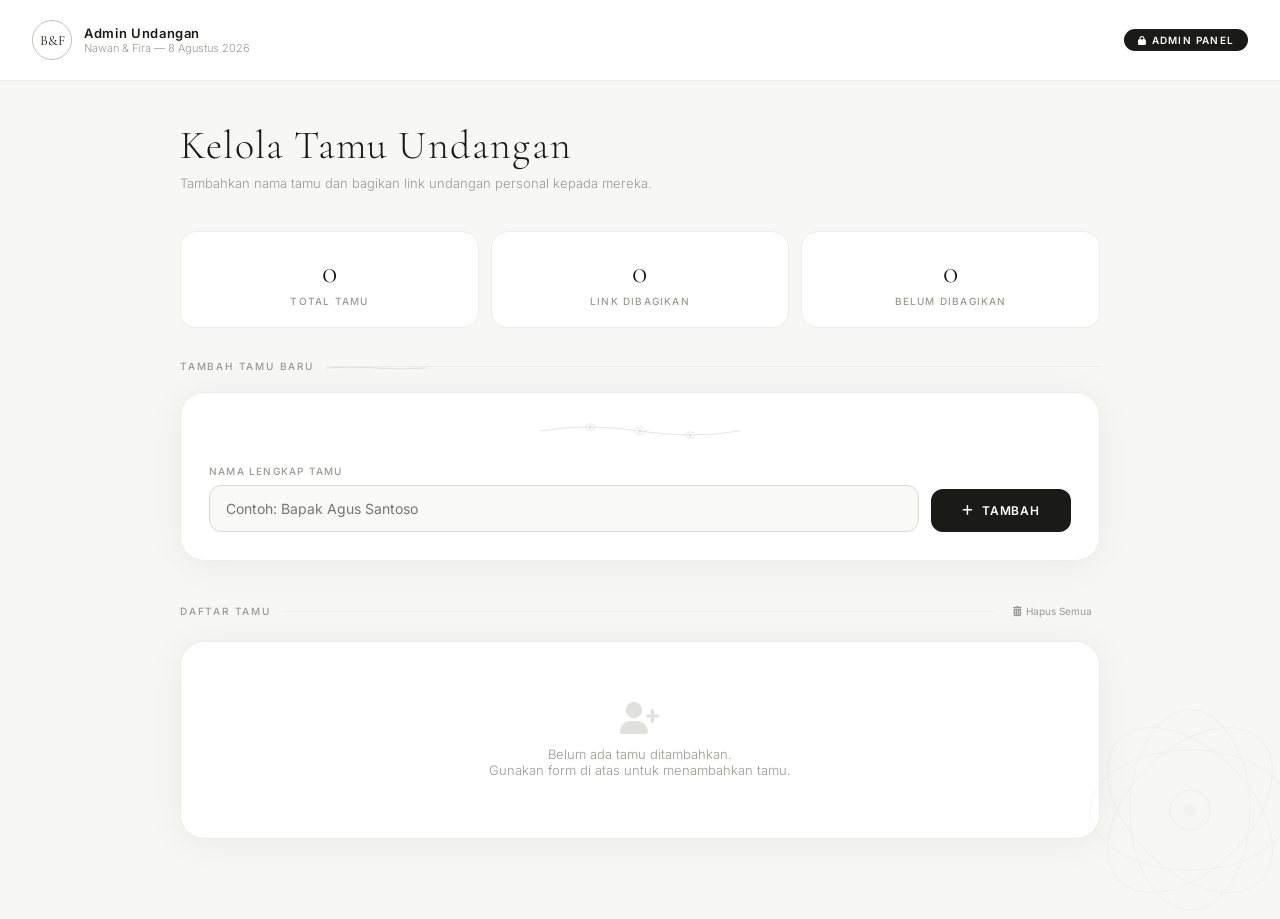
==== admin.html @ ae6714ca "undangan" ====
<!DOCTYPE html>
<html lang="id">

<head>
  <meta charset="UTF-8">
  <meta name="viewport" content="width=device-width, initial-scale=1.0">
  <title>Admin — Kelola Tamu Undangan | Nawan & Fira</title>
  <meta name="robots" content="noindex, nofollow">

  <!-- Google Fonts -->
  <link rel="preconnect" href="https://fonts.googleapis.com">
  <link rel="preconnect" href="https://fonts.gstatic.com" crossorigin>
  <link href="https://fonts.googleapis.com/css2?family=Cormorant+Garamond:ital,wght@0,300;0,400;0,500;0,600;1,300;1,400&family=Inter:wght@200;300;400;500;600;700&display=swap" rel="stylesheet">

  <!-- Font Awesome -->
  <link rel="stylesheet" href="https://cdnjs.cloudflare.com/ajax/libs/font-awesome/6.4.0/css/all.min.css">

  <!-- Custom CSS -->
  <link rel="stylesheet" href="css/style.css">

  <style>
    /* ============================================================
       ADMIN PAGE — Inline Styles
       ============================================================ */
    html, body {
      height: 100%;
      background-color: var(--gray-50);
    }

    .admin-header {
      background: var(--white);
      border-bottom: 1px solid var(--gray-100);
      padding: 20px 32px;
      display: flex;
      align-items: center;
      justify-content: space-between;
      position: sticky;
      top: 0;
      z-index: 10;
    }

    .admin-header-logo {
      display: flex;
      align-items: center;
      gap: 12px;
    }

    .admin-header-monogram {
      width: 40px;
      height: 40px;
      border-radius: 50%;
      border: 1.5px solid var(--gray-300);
      display: flex;
      align-items: center;
      justify-content: center;
      font-family: var(--font-title);
      font-size: 14px;
      color: var(--black-soft);
      font-weight: 400;
    }

    .admin-header-title {
      font-family: var(--font-body);
      font-size: 13px;
      font-weight: 600;
      color: var(--black-soft);
      letter-spacing: 0.05em;
    }

    .admin-header-subtitle {
      font-size: 11px;
      color: var(--gray-400);
      font-weight: 300;
    }

    .admin-header-badge {
      background: var(--black-soft);
      color: var(--white);
      border-radius: 20px;
      padding: 5px 14px;
      font-size: 10px;
      font-weight: 600;
      letter-spacing: 0.12em;
      text-transform: uppercase;
    }

    .main-content {
      max-width: 960px;
      margin: 0 auto;
      padding: 40px 20px 80px;
    }

    .page-title {
      font-family: var(--font-title);
      font-size: 2.5rem;
      font-weight: 300;
      color: var(--black-soft);
      letter-spacing: 0.03em;
      margin-bottom: 6px;
    }

    .page-subtitle {
      font-size: 13px;
      color: var(--gray-400);
      font-weight: 300;
      margin-bottom: 40px;
    }

    /* Floral section divider */
    .floral-header-row {
      display: flex;
      align-items: center;
      gap: 12px;
      margin-bottom: 20px;
    }

    .floral-header-row .section-label {
      font-size: 10px;
      text-transform: uppercase;
      letter-spacing: 0.18em;
      color: var(--gray-400);
      font-weight: 500;
      white-space: nowrap;
    }

    .floral-header-row .divider-line {
      flex: 1;
      height: 1px;
      background: var(--gray-100);
    }

    /* Link result box */
    #link-result-box {
      display: none;
      flex-direction: column;
      gap: 12px;
      margin-top: 16px;
    }

    #link-result-box.visible { display: flex; }

    /* Guest list table */
    .guests-table {
      width: 100%;
      border-collapse: collapse;
    }

    .guests-table th {
      font-size: 10px;
      text-transform: uppercase;
      letter-spacing: 0.12em;
      color: var(--gray-400);
      font-weight: 500;
      padding: 12px 16px;
      text-align: left;
      border-bottom: 1px solid var(--gray-100);
      background: var(--gray-50);
    }

    .guests-table td {
      padding: 14px 16px;
      font-size: 13px;
      color: var(--black-soft);
      border-bottom: 1px solid var(--gray-100);
      vertical-align: middle;
    }

    .guests-table tr:last-child td { border-bottom: none; }

    .guests-table tr:hover td { background: var(--gray-50); }

    .guests-table .guest-name-cell {
      font-weight: 500;
      font-family: var(--font-title);
      font-size: 15px;
    }

    .guests-table .link-cell {
      font-family: monospace;
      font-size: 11px;
      color: var(--gray-500);
      max-width: 260px;
      overflow: hidden;
      text-overflow: ellipsis;
      white-space: nowrap;
    }

    .guests-table .action-cell {
      display: flex;
      gap: 8px;
      align-items: center;
    }

    .btn-icon {
      width: 34px;
      height: 34px;
      border-radius: 8px;
      border: 1px solid var(--gray-200);
      background: var(--white);
      display: inline-flex;
      align-items: center;
      justify-content: center;
      font-size: 12px;
      color: var(--gray-600);
      cursor: pointer;
      transition: all 0.15s;
    }

    .btn-icon:hover { background: var(--gray-50); border-color: var(--gray-400); color: var(--black-soft); }
    .btn-icon.danger:hover { background: #FEF2F2; border-color: #FECACA; color: #DC2626; }
    .btn-icon.wa:hover { background: #F0FDF4; border-color: #BBF7D0; color: #16A34A; }

    /* Empty state */
    .empty-state {
      text-align: center;
      padding: 60px 20px;
      color: var(--gray-400);
    }

    .empty-state i { font-size: 32px; margin-bottom: 12px; opacity: 0.3; }
    .empty-state p { font-size: 13px; font-weight: 300; }

    /* Toast admin */
    .admin-toast {
      position: fixed;
      bottom: 24px;
      right: 24px;
      background: var(--black-soft);
      color: var(--white);
      border-radius: 12px;
      padding: 12px 20px;
      font-size: 12px;
      font-weight: 500;
      letter-spacing: 0.03em;
      transform: translateY(80px);
      opacity: 0;
      transition: all 0.3s cubic-bezier(0.175, 0.885, 0.32, 1.275);
      z-index: 1000;
      display: flex;
      align-items: center;
      gap: 8px;
    }

    .admin-toast.visible { transform: translateY(0); opacity: 1; }

    /* Stats bar */
    .stats-bar {
      display: grid;
      grid-template-columns: repeat(3, 1fr);
      gap: 12px;
      margin-bottom: 32px;
    }

    .stat-card {
      background: var(--white);
      border: 1px solid var(--gray-100);
      border-radius: 16px;
      padding: 20px;
      text-align: center;
    }

    .stat-number {
      font-family: var(--font-title);
      font-size: 2rem;
      font-weight: 300;
      color: var(--black-soft);
      display: block;
    }

    .stat-label {
      font-size: 10px;
      text-transform: uppercase;
      letter-spacing: 0.12em;
      color: var(--gray-400);
      font-weight: 500;
      display: block;
      margin-top: 4px;
    }

    /* Floral SVG watermark */
    .page-watermark {
      position: fixed;
      bottom: -60px;
      right: -60px;
      width: 300px;
      height: 300px;
      opacity: 0.025;
      pointer-events: none;
    }

    /* Input group */
    .input-row {
      display: flex;
      gap: 12px;
      align-items: flex-end;
    }

    .input-row .input-wrap { flex: 1; }

    @media (max-width: 600px) {
      .input-row { flex-direction: column; }
      .stats-bar { grid-template-columns: 1fr; }
      .admin-header { padding: 16px 20px; }
      .main-content { padding: 24px 16px 80px; }
      .page-title { font-size: 1.8rem; }
      .guests-table .link-cell { display: none; }
    }
  </style>
</head>

<body>

  <!-- Floral watermark background -->
  <svg class="page-watermark" viewBox="0 0 300 300" fill="none">
    <ellipse cx="150" cy="150" rx="100" ry="60" stroke="#1A1A17" stroke-width="1.5" transform="rotate(0 150 150)"/>
    <ellipse cx="150" cy="150" rx="100" ry="60" stroke="#1A1A17" stroke-width="1.5" transform="rotate(45 150 150)"/>
    <ellipse cx="150" cy="150" rx="100" ry="60" stroke="#1A1A17" stroke-width="1.5" transform="rotate(90 150 150)"/>
    <ellipse cx="150" cy="150" rx="100" ry="60" stroke="#1A1A17" stroke-width="1.5" transform="rotate(135 150 150)"/>
    <circle cx="150" cy="150" r="20" stroke="#1A1A17" stroke-width="2" fill="none"/>
    <circle cx="150" cy="150" r="6" fill="#1A1A17"/>
  </svg>

  <!-- Header -->
  <header class="admin-header">
    <div class="admin-header-logo">
      <div class="admin-header-monogram">B&F</div>
      <div>
        <div class="admin-header-title">Admin Undangan</div>
        <div class="admin-header-subtitle">Nawan & Fira — 8 Agustus 2026</div>
      </div>
    </div>
    <div class="admin-header-badge">
      <i class="fas fa-lock mr-1" style="font-size:9px;"></i> Admin Panel
    </div>
  </header>

  <!-- Main Content -->
  <main class="main-content">

    <!-- Page Title -->
    <div style="margin-bottom: 32px;">
      <h1 class="page-title">Kelola Tamu Undangan</h1>
      <p class="page-subtitle">Tambahkan nama tamu dan bagikan link undangan personal kepada mereka.</p>
    </div>

    <!-- Stats Bar -->
    <div class="stats-bar">
      <div class="stat-card">
        <span class="stat-number" id="stat-total">0</span>
        <span class="stat-label">Total Tamu</span>
      </div>
      <div class="stat-card">
        <span class="stat-number" id="stat-shared">0</span>
        <span class="stat-label">Link Dibagikan</span>
      </div>
      <div class="stat-card">
        <span class="stat-number" id="stat-pending">0</span>
        <span class="stat-label">Belum Dibagikan</span>
      </div>
    </div>

    <!-- ─── Add Guest Form ─── -->
    <div class="floral-header-row">
      <span class="section-label">Tambah Tamu Baru</span>
      <div class="divider-line">
        <svg viewBox="0 0 100 4" width="100" height="4" style="display:block;">
          <path d="M0,2 Q25,0 50,2 Q75,4 100,2" stroke="var(--gray-200)" stroke-width="0.8" fill="none"/>
        </svg>
      </div>
    </div>

    <div class="admin-card" style="padding: 28px; margin-bottom: 40px;">
      <!-- Decorative floral line -->
      <div style="display:flex; align-items:center; gap:10px; margin-bottom:24px; opacity:0.5;">
        <svg viewBox="0 0 200 20" width="100%" height="20">
          <path d="M0,10 Q50,2 100,10 Q150,18 200,10" stroke="var(--gray-300)" stroke-width="0.8" fill="none"/>
          <ellipse cx="50" cy="6" rx="5" ry="3" stroke="var(--gray-300)" stroke-width="0.7" fill="none"/>
          <ellipse cx="100" cy="10" rx="6" ry="3.5" stroke="var(--gray-300)" stroke-width="0.7" fill="none"/>
          <ellipse cx="150" cy="14" rx="5" ry="3" stroke="var(--gray-300)" stroke-width="0.7" fill="none"/>
          <circle cx="50" cy="6" r="1.5" fill="var(--gray-300)"/>
          <circle cx="100" cy="10" r="1.8" fill="var(--gray-300)"/>
          <circle cx="150" cy="14" r="1.5" fill="var(--gray-300)"/>
        </svg>
      </div>

      <div class="input-row">
        <div class="input-wrap">
          <label for="input-nama" style="display:block; font-size:10px; text-transform:uppercase; letter-spacing:0.12em; color:var(--gray-400); font-weight:500; margin-bottom:8px;">
            Nama Lengkap Tamu
          </label>
          <input type="text" id="input-nama" class="admin-input" placeholder="Contoh: Bapak Agus Santoso"
            autocomplete="off" autocorrect="off" spellcheck="false">
        </div>
        <div style="min-width:140px;">
          <label style="display:block; font-size:10px; text-transform:uppercase; letter-spacing:0.12em; color:var(--gray-400); font-weight:500; margin-bottom:8px; opacity:0;">
            &nbsp;
          </label>
          <button class="admin-btn-primary" id="btn-add-guest" onclick="addGuest()">
            <i class="fas fa-plus"></i> Tambah
          </button>
        </div>
      </div>

      <!-- Live link preview -->
      <div id="link-result-box" style="margin-top:16px; display:none; flex-direction:column; gap:12px;">
        <div>
          <label style="display:block; font-size:10px; text-transform:uppercase; letter-spacing:0.12em; color:var(--gray-400); font-weight:500; margin-bottom:8px;">
            Preview Link Undangan
          </label>
          <div class="admin-link-preview" id="link-preview-text">
            —
          </div>
        </div>
        <div style="display:grid; grid-template-columns:1fr 1fr; gap:10px;">
          <button class="admin-btn-secondary" id="btn-copy-preview" onclick="copyPreviewLink()">
            <i class="far fa-copy"></i> Salin Link
          </button>
          <button class="btn-wa" id="btn-wa-preview" onclick="sharePreviewWA()">
            <i class="fab fa-whatsapp"></i> Bagikan WA
          </button>
        </div>
      </div>
    </div>

    <!-- ─── Guest List ─── -->
    <div class="floral-header-row">
      <span class="section-label">Daftar Tamu</span>
      <div class="divider-line"></div>
      <button onclick="clearAllGuests()" style="font-size:10px; color:var(--gray-400); background:none; border:none; cursor:pointer; white-space:nowrap; padding:4px 8px; border-radius:6px; transition:all 0.15s; font-family:var(--font-body);" onmouseover="this.style.background='var(--gray-100)'" onmouseout="this.style.background='none'">
        <i class="fas fa-trash-alt" style="margin-right:4px;"></i>Hapus Semua
      </button>
    </div>

    <div class="admin-card" style="overflow:hidden; padding:0;">
      <div id="guest-list-container">
        <!-- Populated by JS -->
      </div>
    </div>

  </main>

  <!-- Admin Toast -->
  <div class="admin-toast" id="admin-toast">
    <i class="fas fa-check-circle" style="color: #6EE7B7;"></i>
    <span id="admin-toast-text">Berhasil!</span>
  </div>

  <script>
    // ============================================================
    // ADMIN PANEL SCRIPT
    // ============================================================

    const STORAGE_KEY = 'wedding_admin_guests';
    const BASE_URL = window.location.origin + window.location.pathname.replace('admin.html', 'index.html');

    // State
    let guests = [];
    let toastTimer = null;

    // ─── Initialize ─────────────────────────────────────────────
    function init() {
      loadGuests();
      renderGuestList();
      updateStats();

      // Live link preview on typing
      const nameInput = document.getElementById('input-nama');
      nameInput.addEventListener('input', () => {
        const name = nameInput.value.trim();
        const box = document.getElementById('link-result-box');
        if (name.length > 0) {
          const link = generateLink(name);
          document.getElementById('link-preview-text').textContent = link;
          box.style.display = 'flex';
          box.style.flexDirection = 'column';
        } else {
          box.style.display = 'none';
        }
      });

      // Enter key to add
      nameInput.addEventListener('keydown', (e) => {
        if (e.key === 'Enter') addGuest();
      });
    }

    // ─── Generate personalized link ─────────────────────────────
    function generateLink(name) {
      return BASE_URL + '?to=' + encodeURIComponent(name);
    }

    // ─── Load/Save from localStorage ────────────────────────────
    function loadGuests() {
      guests = JSON.parse(localStorage.getItem(STORAGE_KEY)) || [];
    }

    function saveGuests() {
      localStorage.setItem(STORAGE_KEY, JSON.stringify(guests));
    }

    // ─── Add Guest ───────────────────────────────────────────────
    function addGuest() {
      const nameInput = document.getElementById('input-nama');
      const name = nameInput.value.trim();

      if (!name) {
        showAdminToast('Masukkan nama tamu terlebih dahulu.', true);
        nameInput.focus();
        return;
      }

      // Check duplicate
      if (guests.find(g => g.name.toLowerCase() === name.toLowerCase())) {
        showAdminToast('Nama tamu ini sudah ada dalam daftar.', true);
        return;
      }

      const newGuest = {
        id: Date.now(),
        name: name,
        link: generateLink(name),
        shared: false,
        addedAt: new Date().toLocaleDateString('id-ID', { day:'numeric', month:'short', year:'numeric' })
      };

      guests.unshift(newGuest);
      saveGuests();
      renderGuestList();
      updateStats();

      // Reset
      nameInput.value = '';
      document.getElementById('link-result-box').style.display = 'none';
      nameInput.focus();

      showAdminToast(`✓ ${name} berhasil ditambahkan!`);
    }

    // ─── Copy preview link ───────────────────────────────────────
    function copyPreviewLink() {
      const link = document.getElementById('link-preview-text').textContent;
      if (!link || link === '—') return;
      navigator.clipboard.writeText(link).then(() => {
        showAdminToast('Link berhasil disalin!');
      });
    }

    // ─── Share preview link via WA ───────────────────────────────
    function sharePreviewWA() {
      const link = document.getElementById('link-preview-text').textContent;
      const name = document.getElementById('input-nama').value.trim() || 'Tamu';
      if (!link || link === '—') return;
      const msg = `Assalamu'alaikum ${name},\n\nKami mengundang Anda untuk menghadiri pernikahan kami:\n\n*Nawan & Fira*\nSabtu, 8 Agustus 2026\n\nSilakan buka undangan online Anda di sini:\n${link}\n\nMerupakan suatu kehormatan jika Anda berkenan hadir. 🤍`;
      window.open('https://wa.me/?text=' + encodeURIComponent(msg), '_blank');
    }

    // ─── Copy link for a specific guest ─────────────────────────
    function copyGuestLink(id) {
      const guest = guests.find(g => g.id === id);
      if (!guest) return;
      navigator.clipboard.writeText(guest.link).then(() => {
        // Mark as shared
        guest.shared = true;
        saveGuests();
        renderGuestList();
        updateStats();
        showAdminToast('Link disalin — tandai sebagai dibagikan.');
      });
    }

    // ─── Share via WhatsApp for a specific guest ─────────────────
    function shareGuestWA(id) {
      const guest = guests.find(g => g.id === id);
      if (!guest) return;
      const msg = `Assalamu'alaikum ${guest.name},\n\nKami mengundang Anda untuk menghadiri pernikahan kami:\n\n*Nawan & Fira*\nSabtu, 8 Agustus 2026\n\nSilakan buka undangan online Anda di sini:\n${guest.link}\n\nMerupakan suatu kehormatan jika Anda berkenan hadir. 🤍`;
      window.open('https://wa.me/?text=' + encodeURIComponent(msg), '_blank');
      // Mark as shared
      guest.shared = true;
      saveGuests();
      renderGuestList();
      updateStats();
    }

    // ─── Toggle shared status ────────────────────────────────────
    function toggleShared(id) {
      const guest = guests.find(g => g.id === id);
      if (!guest) return;
      guest.shared = !guest.shared;
      saveGuests();
      renderGuestList();
      updateStats();
    }

    // ─── Remove Guest ────────────────────────────────────────────
    function removeGuest(id) {
      const guest = guests.find(g => g.id === id);
      if (!confirm(`Hapus tamu "${guest ? guest.name : ''}" dari daftar?`)) return;
      guests = guests.filter(g => g.id !== id);
      saveGuests();
      renderGuestList();
      updateStats();
      showAdminToast('Tamu dihapus dari daftar.');
    }

    // ─── Clear All ───────────────────────────────────────────────
    function clearAllGuests() {
      if (guests.length === 0) return;
      if (!confirm('Hapus semua tamu dari daftar? Tindakan ini tidak dapat dibatalkan.')) return;
      guests = [];
      saveGuests();
      renderGuestList();
      updateStats();
      showAdminToast('Semua tamu dihapus.');
    }

    // ─── Render Guest List ───────────────────────────────────────
    function renderGuestList() {
      const container = document.getElementById('guest-list-container');

      if (guests.length === 0) {
        container.innerHTML = `
          <div class="empty-state">
            <i class="fas fa-user-plus"></i>
            <p>Belum ada tamu ditambahkan.<br>Gunakan form di atas untuk menambahkan tamu.</p>
          </div>
        `;
        return;
      }

      const rows = guests.map(g => `
        <tr>
          <td>
            <div class="guest-name-cell">${escapeHtml(g.name)}</div>
            <div style="font-size:10px; color:var(--gray-400); margin-top:2px;">${g.addedAt}</div>
          </td>
          <td class="link-cell">${escapeHtml(g.link)}</td>
          <td>
            <span style="
              display:inline-flex; align-items:center; gap:4px;
              font-size:10px; font-weight:500; padding:3px 10px; border-radius:20px;
              cursor:pointer; transition: all 0.15s;
              background: ${g.shared ? 'var(--black-soft)' : 'var(--gray-100)'};
              color: ${g.shared ? 'var(--white)' : 'var(--gray-500)'};
              border: 1px solid ${g.shared ? 'var(--black-soft)' : 'var(--gray-200)'};
            " onclick="toggleShared(${g.id})" title="Klik untuk ubah status">
              ${g.shared ? '<i class="fas fa-check" style="font-size:8px;"></i> Dibagikan' : '<i class="fas fa-clock" style="font-size:8px;"></i> Belum'}
            </span>
          </td>
          <td>
            <div class="action-cell">
              <button class="btn-icon" onclick="copyGuestLink(${g.id})" title="Salin Link">
                <i class="far fa-copy"></i>
              </button>
              <button class="btn-icon wa" onclick="shareGuestWA(${g.id})" title="Bagikan ke WhatsApp">
                <i class="fab fa-whatsapp"></i>
              </button>
              <button class="btn-icon danger" onclick="removeGuest(${g.id})" title="Hapus Tamu">
                <i class="fas fa-trash-alt"></i>
              </button>
            </div>
          </td>
        </tr>
      `).join('');

      container.innerHTML = `
        <table class="guests-table">
          <thead>
            <tr>
              <th>Nama Tamu</th>
              <th class="link-cell" style="display:table-cell;">Link Undangan</th>
              <th>Status</th>
              <th>Aksi</th>
            </tr>
          </thead>
          <tbody>${rows}</tbody>
        </table>
      `;
    }

    // ─── Update Stats ────────────────────────────────────────────
    function updateStats() {
      const total = guests.length;
      const shared = guests.filter(g => g.shared).length;
      const pending = total - shared;

      document.getElementById('stat-total').textContent = total;
      document.getElementById('stat-shared').textContent = shared;
      document.getElementById('stat-pending').textContent = pending;
    }

    // ─── Toast Notification ──────────────────────────────────────
    function showAdminToast(msg, isError = false) {
      const toast = document.getElementById('admin-toast');
      const text  = document.getElementById('admin-toast-text');
      const icon  = toast.querySelector('i');

      text.textContent = msg;
      icon.style.color = isError ? '#FCA5A5' : '#6EE7B7';

      toast.classList.add('visible');
      if (toastTimer) clearTimeout(toastTimer);
      toastTimer = setTimeout(() => toast.classList.remove('visible'), 2800);
    }

    // ─── Escape HTML ─────────────────────────────────────────────
    function escapeHtml(str) {
      const div = document.createElement('div');
      div.textContent = str;
      return div.innerHTML;
    }

    // ─── Boot ────────────────────────────────────────────────────
    init();
  </script>

</body>

</html>
---- css/style.css ----
/* style.css - Elegant Black & White Floral Wedding Theme */

/* Google Fonts Import */
@import url('https://fonts.googleapis.com/css2?family=Cormorant+Garamond:ital,wght@0,300;0,400;0,500;0,600;0,700;1,300;1,400;1,500&family=Inter:wght@200;300;400;500;600;700&display=swap');

/* ============================================================
   CSS VARIABLES — Elegant Monochrome Palette
   ============================================================ */
:root {
  /* Whites & Creams */
  --white:       #FFFFFF;
  --off-white:   #F9F9F7;
  --warm-white:  #F4F3F0;

  /* Grays */
  --gray-50:     #F7F7F6;
  --gray-100:    #EDEDE9;
  --gray-200:    #D9D9D3;
  --gray-300:    #C2C2BA;
  --gray-400:    #9A9A90;
  --gray-500:    #72726A;
  --gray-600:    #4F4F47;
  --gray-700:    #3A3A33;

  /* Blacks */
  --black-soft:  #1A1A17;
  --black:       #0D0D0B;

  /* Accent — Pure white shimmer & near-black */
  --accent-light: rgba(255,255,255,0.85);
  --accent-dark:  rgba(20,20,18,0.9);

  /* Glass */
  --glass-bg:     rgba(249, 249, 247, 0.75);
  --glass-border: rgba(26, 26, 23, 0.12);
  --glass-nav-bg: rgba(249, 249, 247, 0.70);

  /* Typography */
  --font-title: 'Cormorant Garamond', serif;
  --font-body:  'Inter', sans-serif;

  /* Floral accent color (subtle warm gray) */
  --floral-stroke: rgba(58, 58, 51, 0.25);
}

/* ============================================================
   RESET & BASE
   ============================================================ */
*, *::before, *::after {
  box-sizing: border-box;
  margin: 0;
  padding: 0;
}

body {
  font-family: var(--font-body);
  background-color: var(--off-white);
  color: var(--black-soft);
  overflow-x: hidden;
  position: relative;
}

/* ============================================================
   CUSTOM SCROLLBAR
   ============================================================ */
::-webkit-scrollbar { width: 6px; }
::-webkit-scrollbar-track { background: var(--gray-100); }
::-webkit-scrollbar-thumb {
  background: var(--gray-400);
  border-radius: 3px;
}
::-webkit-scrollbar-thumb:hover { background: var(--gray-600); }

/* ============================================================
   SCROLL PROGRESS BAR
   ============================================================ */
#scroll-progress {
  position: fixed;
  top: 0; left: 0;
  height: 3px;
  background: linear-gradient(90deg, var(--black-soft), var(--gray-500), var(--black-soft));
  width: 0%;
  z-index: 1000;
  transition: width 0.1s ease-out;
}

/* ============================================================
   CUSTOM CURSOR (Desktop)
   ============================================================ */
#custom-cursor {
  width: 26px; height: 26px;
  border: 1.5px solid var(--black-soft);
  border-radius: 50%;
  position: fixed;
  transform: translate(-50%, -50%);
  pointer-events: none;
  z-index: 9999;
  transition: width 0.3s ease, height 0.3s ease, background-color 0.3s ease;
  mix-blend-mode: difference;
  display: none;
}

#custom-cursor-dot {
  width: 5px; height: 5px;
  background-color: var(--black-soft);
  border-radius: 50%;
  position: fixed;
  transform: translate(-50%, -50%);
  pointer-events: none;
  z-index: 9999;
  display: none;
}

@media (min-width: 1024px) {
  body.has-custom-cursor #custom-cursor,
  body.has-custom-cursor #custom-cursor-dot { display: block; }

  body.has-custom-cursor a,
  body.has-custom-cursor button,
  body.has-custom-cursor input,
  body.has-custom-cursor select,
  body.has-custom-cursor textarea,
  body.has-custom-cursor [role="button"] { cursor: none; }
}

.cursor-hover {
  width: 50px !important;
  height: 50px !important;
  background-color: rgba(26, 26, 23, 0.07) !important;
}

/* ============================================================
   TYPOGRAPHY UTILITIES
   ============================================================ */
.font-title { font-family: var(--font-title); }
.font-body  { font-family: var(--font-body); }

/* ============================================================
   GLASSMORPHISM
   ============================================================ */
.glass {
  background: var(--glass-bg);
  backdrop-filter: blur(16px);
  -webkit-backdrop-filter: blur(16px);
  border: 1px solid var(--glass-border);
}

.glass-nav {
  background: var(--glass-nav-bg);
  backdrop-filter: blur(24px);
  -webkit-backdrop-filter: blur(24px);
  border: 1px solid rgba(26,26,23,0.10);
  box-shadow: 0 4px 30px rgba(0,0,0,0.05);
}

/* ============================================================
   COLOR & ACCENT UTILITIES
   ============================================================ */

/* Replaces .text-gold — now elegant near-black */
.text-accent {
  color: var(--black-soft);
  font-weight: 500;
}

/* Main accent gradient — dark to mid gray */
.bg-accent-gradient {
  background: linear-gradient(135deg, var(--black-soft) 0%, var(--gray-600) 100%);
}

/* Border accent */
.border-accent {
  border-color: rgba(26, 26, 23, 0.30);
}

.border-accent-focus:focus {
  border-color: var(--black-soft);
  outline: none;
  box-shadow: 0 0 0 3px rgba(26, 26, 23, 0.10);
}

/* ============================================================
   LOADING & COVER TRANSITIONS
   ============================================================ */
#loading-screen {
  transition: opacity 0.8s cubic-bezier(0.25, 1, 0.5, 1), visibility 0.8s;
}

#cover-screen {
  transition: transform 1.2s cubic-bezier(0.85, 0, 0.15, 1),
              opacity 1.2s cubic-bezier(0.85, 0, 0.15, 1);
}

/* ============================================================
   EQUALIZER VISUALIZER
   ============================================================ */
.equalizer {
  display: flex;
  align-items: flex-end;
  gap: 3px;
  width: 24px;
  height: 20px;
}

.eq-bar {
  width: 3px;
  height: 2px;
  background-color: var(--black-soft);
  border-radius: 2px;
  transition: height 0.1s ease;
}

.eq-bar.animating {
  animation: eqBounce 1.2s ease-in-out infinite alternate;
}

.eq-bar:nth-child(1) { animation-delay: 0.1s; }
.eq-bar:nth-child(2) { animation-delay: 0.3s; }
.eq-bar:nth-child(3) { animation-delay: 0.5s; }
.eq-bar:nth-child(4) { animation-delay: 0.2s; }

@keyframes eqBounce {
  0%   { height: 2px; }
  100% { height: 20px; }
}

/* ============================================================
   FLORAL FLOATING ANIMATIONS
   ============================================================ */
.floating-floral {
  pointer-events: none;
  animation: floatFloral 8s ease-in-out infinite alternate;
}

.floating-floral-delayed {
  pointer-events: none;
  animation: floatFloral 10s ease-in-out infinite alternate-reverse;
  animation-delay: 2s;
}

@keyframes floatFloral {
  0%   { transform: translateY(0) rotate(0deg); }
  100% { transform: translateY(-15px) rotate(5deg); }
}

/* ============================================================
   PETALS CANVAS
   ============================================================ */
#petals-canvas {
  position: fixed;
  top: 0; left: 0;
  width: 100%; height: 100%;
  pointer-events: none;
  z-index: 100;
}

/* ============================================================
   COVER PHOTO ZOOM
   ============================================================ */
.zoom-in-bg {
  animation: zoomInCover 22s ease-out infinite alternate;
}

@keyframes zoomInCover {
  0%   { transform: scale(1); }
  100% { transform: scale(1.08); }
}

/* ============================================================
   LIGHTBOX MODAL
   ============================================================ */
.lightbox-modal {
  display: none;
  position: fixed;
  top: 0; left: 0;
  width: 100%; height: 100%;
  background: rgba(10, 10, 9, 0.96);
  backdrop-filter: blur(10px);
  -webkit-backdrop-filter: blur(10px);
  z-index: 9999;
  justify-content: center;
  align-items: center;
}

.lightbox-content {
  max-width: 90%;
  max-height: 80%;
  transform: scale(0.9);
  transition: transform 0.3s cubic-bezier(0.34, 1.56, 0.64, 1);
}

.lightbox-modal.active .lightbox-content {
  transform: scale(1);
}

/* ============================================================
   FLOATING LABEL ANIMATION
   ============================================================ */
.floating-label-group { position: relative; }

.floating-label-group input:placeholder-shown ~ label,
.floating-label-group textarea:placeholder-shown ~ label {
  font-size: 0.95rem;
  top: 1rem;
  left: 1rem;
  color: var(--gray-500);
  opacity: 0.7;
}

.floating-label-group label,
.floating-label-group input:focus ~ label,
.floating-label-group input:not(:placeholder-shown) ~ label,
.floating-label-group textarea:focus ~ label,
.floating-label-group textarea:not(:placeholder-shown) ~ label {
  position: absolute;
  left: 1rem;
  top: 0.25rem;
  font-size: 0.75rem;
  color: var(--black-soft);
  opacity: 1;
  transition: all 0.2s ease;
  pointer-events: none;
}

.floating-label-group input,
.floating-label-group textarea {
  padding-top: 1.5rem;
  padding-bottom: 0.5rem;
}

/* ============================================================
   TIMELINE
   ============================================================ */
.timeline-line {
  background: linear-gradient(180deg, var(--black-soft) 0%, rgba(26,26,23,0.08) 100%);
}

.timeline-dot {
  box-shadow: 0 0 0 4px rgba(26, 26, 23, 0.12);
}

/* ============================================================
   BUTTON MICRO-INTERACTIONS
   ============================================================ */
.btn-magnetic {
  transition: transform 0.2s cubic-bezier(0.25, 1, 0.5, 1);
}

.ripple-btn {
  position: relative;
  overflow: hidden;
}

.ripple {
  position: absolute;
  background: rgba(255, 255, 255, 0.25);
  border-radius: 50%;
  transform: scale(0);
  animation: rippleEffect 0.6s linear;
  pointer-events: none;
}

@keyframes rippleEffect {
  to { transform: scale(4); opacity: 0; }
}

/* ============================================================
   TOAST NOTIFICATION
   ============================================================ */
.toast-container {
  position: fixed;
  bottom: 2rem;
  left: 50%;
  transform: translateX(-50%) translateY(100px);
  opacity: 0;
  z-index: 10000;
  transition: transform 0.4s cubic-bezier(0.175, 0.885, 0.32, 1.275),
              opacity 0.4s ease;
}

.toast-container.active {
  transform: translateX(-50%) translateY(0);
  opacity: 1;
}

/* ============================================================
   FLORAL SVG DECORATIONS — Monochrome
   ============================================================ */
.floral-svg {
  fill: none;
  stroke: var(--floral-stroke);
  stroke-width: 0.8;
  stroke-linecap: round;
  stroke-linejoin: round;
  opacity: 1;
}

/* ============================================================
   LAZY LOAD / BLUR-UP TRANSITION
   ============================================================ */
.lazy-svg {
  filter: blur(15px);
  transition: filter 0.8s cubic-bezier(0.25, 1, 0.5, 1), opacity 0.8s ease;
  will-change: filter;
}

.lazy-svg.loaded { filter: blur(0); }

.lazy-svg-wrapper {
  position: relative;
  overflow: hidden;
}

.lazy-svg-wrapper::before {
  content: '';
  position: absolute;
  inset: 0;
  background: linear-gradient(
    90deg,
    transparent 0%,
    rgba(180, 180, 170, 0.08) 50%,
    transparent 100%
  );
  background-size: 200% 100%;
  animation: shimmerMono 1.8s ease-in-out infinite;
  z-index: 1;
  pointer-events: none;
  border-radius: inherit;
  transition: opacity 0.5s ease;
}

.lazy-svg-wrapper.loaded::before {
  opacity: 0;
  pointer-events: none;
}

@keyframes shimmerMono {
  0%   { background-position: -200% 0; }
  100% { background-position:  200% 0; }
}

/* ============================================================
   FLORAL DECORATION SYSTEM
   Rule: all ornaments must accent, never dominate.
   Opacities capped at 18% for bg elements, 22% for corner art.
   ============================================================ */

/* ── Repeating Tile Backgrounds ─────────────────────────────── */

/* Light sections: scattered tiny rosette tile */
.floral-bg-light {
  background-image: url("data:image/svg+xml,%3Csvg xmlns='http://www.w3.org/2000/svg' width='120' height='120' viewBox='0 0 120 120'%3E%3Cg opacity='1'%3E%3Cellipse cx='60' cy='60' rx='10' ry='6' stroke='%231A1A17' stroke-width='0.7' fill='none' transform='rotate(0 60 60)'/%3E%3Cellipse cx='60' cy='60' rx='10' ry='6' stroke='%231A1A17' stroke-width='0.7' fill='none' transform='rotate(60 60 60)'/%3E%3Cellipse cx='60' cy='60' rx='10' ry='6' stroke='%231A1A17' stroke-width='0.7' fill='none' transform='rotate(120 60 60)'/%3E%3Ccircle cx='60' cy='60' r='2.5' stroke='%231A1A17' stroke-width='0.6' fill='none'/%3E%3Ccircle cx='60' cy='60' r='0.8' fill='%231A1A17'/%3E%3Ccircle cx='10' cy='10' r='1' fill='%231A1A17' opacity='0.5'/%3E%3Ccircle cx='110' cy='110' r='1' fill='%231A1A17' opacity='0.5'/%3E%3Ccircle cx='110' cy='10' r='0.7' fill='%231A1A17' opacity='0.4'/%3E%3Ccircle cx='10' cy='110' r='0.7' fill='%231A1A17' opacity='0.4'/%3E%3C/g%3E%3C/svg%3E");
  background-size: 120px 120px;
  background-repeat: repeat;
}
.floral-bg-light::before {
  content: '';
  position: absolute;
  inset: 0;
  background: inherit;
  background-size: inherit;
  opacity: 0.04;
  pointer-events: none;
  z-index: 0;
}

/* Dark sections: scattered white petals tile */
.floral-bg-dark {
  background-image: url("data:image/svg+xml,%3Csvg xmlns='http://www.w3.org/2000/svg' width='100' height='100' viewBox='0 0 100 100'%3E%3Cellipse cx='50' cy='50' rx='12' ry='7' stroke='white' stroke-width='0.6' fill='none' transform='rotate(0 50 50)'/%3E%3Cellipse cx='50' cy='50' rx='12' ry='7' stroke='white' stroke-width='0.6' fill='none' transform='rotate(72 50 50)'/%3E%3Cellipse cx='50' cy='50' rx='12' ry='7' stroke='white' stroke-width='0.6' fill='none' transform='rotate(144 50 50)'/%3E%3Ccircle cx='50' cy='50' r='2' fill='white' opacity='0.5'/%3E%3Ccircle cx='8' cy='8' r='0.8' fill='white' opacity='0.3'/%3E%3Ccircle cx='92' cy='92' r='0.8' fill='white' opacity='0.3'/%3E%3C/svg%3E");
  background-size: 100px 100px;
  background-repeat: repeat;
}
.floral-bg-dark::before {
  content: '';
  position: absolute;
  inset: 0;
  background: inherit;
  background-size: inherit;
  opacity: 0.05;
  pointer-events: none;
  z-index: 0;
}

/* ── Corner Bouquet Ornaments (pure CSS pseudo-elements) ─────── */

/* Top-left corner: a trailing floral branch */
.floral-corner-tl::before {
  content: '';
  position: absolute;
  top: 0;
  left: 0;
  width: 220px;
  height: 220px;
  background-image: url("data:image/svg+xml,%3Csvg xmlns='http://www.w3.org/2000/svg' viewBox='0 0 200 200'%3E%3Cg fill='none' stroke='%231A1A17' stroke-linecap='round' stroke-linejoin='round'%3E%3Cpath d='M0,0 Q30,50 60,80 Q90,110 140,160 Q160,180 180,200' stroke-width='0.8' opacity='0.5'/%3E%3Cpath d='M0,40 Q20,20 40,5' stroke-width='0.7' opacity='0.45'/%3E%3Cpath d='M40,0 Q20,20 5,40' stroke-width='0.6' opacity='0.4'/%3E%3Cpath d='M60,80 Q80,60 95,45' stroke-width='0.6' opacity='0.4'/%3E%3Cpath d='M60,80 Q40,95 28,108' stroke-width='0.5' opacity='0.35'/%3E%3Cellipse cx='60' cy='80' rx='11' ry='7' stroke-width='0.7' opacity='0.5' transform='rotate(30 60 80)'/%3E%3Cellipse cx='60' cy='80' rx='11' ry='7' stroke-width='0.7' opacity='0.5' transform='rotate(-30 60 80)'/%3E%3Ccircle cx='60' cy='80' r='3' fill='%231A1A17' opacity='0.12'/%3E%3Cellipse cx='115' cy='130' rx='8' ry='5' stroke-width='0.6' opacity='0.4' transform='rotate(45 115 130)'/%3E%3Cellipse cx='115' cy='130' rx='8' ry='5' stroke-width='0.6' opacity='0.4' transform='rotate(-15 115 130)'/%3E%3Ccircle cx='115' cy='130' r='2' fill='%231A1A17' opacity='0.1'/%3E%3Cpath d='M45 60 Q55 45 68 48 Q62 60 45 60 Z' stroke-width='0.5' opacity='0.4'/%3E%3Cpath d='M30 95 Q18 85 20 72 Q32 80 30 95 Z' stroke-width='0.5' opacity='0.35'/%3E%3Cpath d='M90 110 Q100 95 114 98 Q108 112 90 110 Z' stroke-width='0.5' opacity='0.35'/%3E%3Ccircle cx='25' cy='5' r='1.2' fill='%231A1A17' opacity='0.3'/%3E%3Ccircle cx='5' cy='25' r='1' fill='%231A1A17' opacity='0.25'/%3E%3Ccircle cx='155' cy='170' r='1.5' fill='%231A1A17' opacity='0.2'/%3E%3Ccircle cx='170' cy='155' r='1' fill='%231A1A17' opacity='0.18'/%3E%3C/g%3E%3C/svg%3E");
  background-size: 100%;
  background-repeat: no-repeat;
  opacity: 0.18;
  pointer-events: none;
  z-index: 0;
}

/* Bottom-right corner: mirrored branch */
.floral-corner-br::after {
  content: '';
  position: absolute;
  bottom: 0;
  right: 0;
  width: 220px;
  height: 220px;
  background-image: url("data:image/svg+xml,%3Csvg xmlns='http://www.w3.org/2000/svg' viewBox='0 0 200 200'%3E%3Cg fill='none' stroke='%231A1A17' stroke-linecap='round' stroke-linejoin='round'%3E%3Cpath d='M0,0 Q30,50 60,80 Q90,110 140,160 Q160,180 180,200' stroke-width='0.8' opacity='0.5'/%3E%3Cpath d='M0,40 Q20,20 40,5' stroke-width='0.7' opacity='0.45'/%3E%3Cpath d='M40,0 Q20,20 5,40' stroke-width='0.6' opacity='0.4'/%3E%3Cpath d='M60,80 Q80,60 95,45' stroke-width='0.6' opacity='0.4'/%3E%3Cpath d='M60,80 Q40,95 28,108' stroke-width='0.5' opacity='0.35'/%3E%3Cellipse cx='60' cy='80' rx='11' ry='7' stroke-width='0.7' opacity='0.5' transform='rotate(30 60 80)'/%3E%3Cellipse cx='60' cy='80' rx='11' ry='7' stroke-width='0.7' opacity='0.5' transform='rotate(-30 60 80)'/%3E%3Ccircle cx='60' cy='80' r='3' fill='%231A1A17' opacity='0.12'/%3E%3Cellipse cx='115' cy='130' rx='8' ry='5' stroke-width='0.6' opacity='0.4' transform='rotate(45 115 130)'/%3E%3Cellipse cx='115' cy='130' rx='8' ry='5' stroke-width='0.6' opacity='0.4' transform='rotate(-15 115 130)'/%3E%3Ccircle cx='115' cy='130' r='2' fill='%231A1A17' opacity='0.1'/%3E%3Cpath d='M45 60 Q55 45 68 48 Q62 60 45 60 Z' stroke-width='0.5' opacity='0.4'/%3E%3Cpath d='M30 95 Q18 85 20 72 Q32 80 30 95 Z' stroke-width='0.5' opacity='0.35'/%3E%3Cpath d='M90 110 Q100 95 114 98 Q108 112 90 110 Z' stroke-width='0.5' opacity='0.35'/%3E%3Ccircle cx='25' cy='5' r='1.2' fill='%231A1A17' opacity='0.3'/%3E%3Ccircle cx='5' cy='25' r='1' fill='%231A1A17' opacity='0.25'/%3E%3Ccircle cx='155' cy='170' r='1.5' fill='%231A1A17' opacity='0.2'/%3E%3Ccircle cx='170' cy='155' r='1' fill='%231A1A17' opacity='0.18'/%3E%3C/g%3E%3C/svg%3E");
  background-size: 100%;
  background-repeat: no-repeat;
  transform: rotate(180deg);
  opacity: 0.18;
  pointer-events: none;
  z-index: 0;
}

/* White version for dark sections */
.floral-corner-tl-white::before {
  content: '';
  position: absolute;
  top: 0; left: 0;
  width: 200px; height: 200px;
  background-image: url("data:image/svg+xml,%3Csvg xmlns='http://www.w3.org/2000/svg' viewBox='0 0 200 200'%3E%3Cg fill='none' stroke='white' stroke-linecap='round' stroke-linejoin='round'%3E%3Cpath d='M0,0 Q30,50 60,80 Q90,110 140,160 Q160,180 180,200' stroke-width='0.8' opacity='0.6'/%3E%3Cpath d='M0,40 Q20,20 40,5' stroke-width='0.7' opacity='0.5'/%3E%3Cpath d='M40,0 Q20,20 5,40' stroke-width='0.6' opacity='0.45'/%3E%3Cellipse cx='60' cy='80' rx='11' ry='7' stroke-width='0.8' opacity='0.55' transform='rotate(30 60 80)'/%3E%3Cellipse cx='60' cy='80' rx='11' ry='7' stroke-width='0.8' opacity='0.55' transform='rotate(-30 60 80)'/%3E%3Ccircle cx='60' cy='80' r='3' fill='white' opacity='0.2'/%3E%3Cellipse cx='115' cy='130' rx='8' ry='5' stroke-width='0.7' opacity='0.45' transform='rotate(45 115 130)'/%3E%3Cellipse cx='115' cy='130' rx='8' ry='5' stroke-width='0.7' opacity='0.45' transform='rotate(-15 115 130)'/%3E%3Cpath d='M45 60 Q55 45 68 48 Q62 60 45 60 Z' stroke-width='0.6' opacity='0.4'/%3E%3Cpath d='M30 95 Q18 85 20 72 Q32 80 30 95 Z' stroke-width='0.5' opacity='0.38'/%3E%3Ccircle cx='25' cy='5' r='1.2' fill='white' opacity='0.4'/%3E%3Ccircle cx='5' cy='25' r='1' fill='white' opacity='0.35'/%3E%3C/g%3E%3C/svg%3E");
  background-size: 100%;
  background-repeat: no-repeat;
  opacity: 0.16;
  pointer-events: none;
  z-index: 0;
}
.floral-corner-br-white::after {
  content: '';
  position: absolute;
  bottom: 0; right: 0;
  width: 200px; height: 200px;
  background-image: url("data:image/svg+xml,%3Csvg xmlns='http://www.w3.org/2000/svg' viewBox='0 0 200 200'%3E%3Cg fill='none' stroke='white' stroke-linecap='round' stroke-linejoin='round'%3E%3Cpath d='M0,0 Q30,50 60,80 Q90,110 140,160 Q160,180 180,200' stroke-width='0.8' opacity='0.6'/%3E%3Cpath d='M0,40 Q20,20 40,5' stroke-width='0.7' opacity='0.5'/%3E%3Cpath d='M40,0 Q20,20 5,40' stroke-width='0.6' opacity='0.45'/%3E%3Cellipse cx='60' cy='80' rx='11' ry='7' stroke-width='0.8' opacity='0.55' transform='rotate(30 60 80)'/%3E%3Cellipse cx='60' cy='80' rx='11' ry='7' stroke-width='0.8' opacity='0.55' transform='rotate(-30 60 80)'/%3E%3Ccircle cx='60' cy='80' r='3' fill='white' opacity='0.2'/%3E%3Cellipse cx='115' cy='130' rx='8' ry='5' stroke-width='0.7' opacity='0.45' transform='rotate(45 115 130)'/%3E%3Cellipse cx='115' cy='130' rx='8' ry='5' stroke-width='0.7' opacity='0.45' transform='rotate(-15 115 130)'/%3E%3Cpath d='M45 60 Q55 45 68 48 Q62 60 45 60 Z' stroke-width='0.6' opacity='0.4'/%3E%3Cpath d='M30 95 Q18 85 20 72 Q32 80 30 95 Z' stroke-width='0.5' opacity='0.38'/%3E%3Ccircle cx='25' cy='5' r='1.2' fill='white' opacity='0.4'/%3E%3Ccircle cx='5' cy='25' r='1' fill='white' opacity='0.35'/%3E%3C/g%3E%3C/svg%3E");
  background-size: 100%;
  background-repeat: no-repeat;
  transform: rotate(180deg);
  opacity: 0.16;
  pointer-events: none;
  z-index: 0;
}

/* ── Side Vine Ornaments ─────────────────────────────────────── */

/* Left side vertical vine */
.floral-vine-left::before {
  content: '';
  position: absolute;
  left: 0; top: 0;
  width: 80px; height: 100%;
  background-image: url("data:image/svg+xml,%3Csvg xmlns='http://www.w3.org/2000/svg' viewBox='0 0 60 400' preserveAspectRatio='none'%3E%3Cg fill='none' stroke='%231A1A17' stroke-linecap='round'%3E%3Cpath d='M50,10 Q35,50 40,100 Q45,150 30,200 Q15,250 35,300 Q50,350 40,390' stroke-width='0.8' opacity='0.5'/%3E%3Cellipse cx='40' cy='100' rx='9' ry='5.5' stroke-width='0.7' opacity='0.45' transform='rotate(20 40 100)'/%3E%3Cellipse cx='40' cy='100' rx='9' ry='5.5' stroke-width='0.7' opacity='0.45' transform='rotate(-40 40 100)'/%3E%3Ccircle cx='40' cy='100' r='2' fill='%231A1A17' opacity='0.15'/%3E%3Cellipse cx='30' cy='200' rx='8' ry='5' stroke-width='0.6' opacity='0.4' transform='rotate(10 30 200)'/%3E%3Cellipse cx='30' cy='200' rx='8' ry='5' stroke-width='0.6' opacity='0.4' transform='rotate(-50 30 200)'/%3E%3Ccircle cx='30' cy='200' r='2' fill='%231A1A17' opacity='0.12'/%3E%3Cellipse cx='35' cy='300' rx='7' ry='4' stroke-width='0.6' opacity='0.38' transform='rotate(30 35 300)'/%3E%3Cellipse cx='35' cy='300' rx='7' ry='4' stroke-width='0.6' opacity='0.38' transform='rotate(-30 35 300)'/%3E%3Cpath d='M40 80 Q52 70 58 58 Q50 72 40 80 Z' stroke-width='0.5' opacity='0.38'/%3E%3Cpath d='M30 185 Q18 175 18 162 Q28 172 30 185 Z' stroke-width='0.5' opacity='0.35'/%3E%3Cpath d='M35 285 Q46 275 52 263 Q44 277 35 285 Z' stroke-width='0.5' opacity='0.33'/%3E%3Ccircle cx='55' cy='15' r='1' fill='%231A1A17' opacity='0.28'/%3E%3Ccircle cx='45' cy='155' r='0.8' fill='%231A1A17' opacity='0.22'/%3E%3Ccircle cx='50' cy='255' r='1' fill='%231A1A17' opacity='0.2'/%3E%3C/g%3E%3C/svg%3E");
  background-size: 60px 100%;
  background-repeat: no-repeat;
  opacity: 0.15;
  pointer-events: none;
  z-index: 0;
}

/* Right side vertical vine (mirrored) */
.floral-vine-right::after {
  content: '';
  position: absolute;
  right: 0; top: 0;
  width: 80px; height: 100%;
  background-image: url("data:image/svg+xml,%3Csvg xmlns='http://www.w3.org/2000/svg' viewBox='0 0 60 400' preserveAspectRatio='none'%3E%3Cg fill='none' stroke='%231A1A17' stroke-linecap='round'%3E%3Cpath d='M50,10 Q35,50 40,100 Q45,150 30,200 Q15,250 35,300 Q50,350 40,390' stroke-width='0.8' opacity='0.5'/%3E%3Cellipse cx='40' cy='100' rx='9' ry='5.5' stroke-width='0.7' opacity='0.45' transform='rotate(20 40 100)'/%3E%3Cellipse cx='40' cy='100' rx='9' ry='5.5' stroke-width='0.7' opacity='0.45' transform='rotate(-40 40 100)'/%3E%3Ccircle cx='40' cy='100' r='2' fill='%231A1A17' opacity='0.15'/%3E%3Cellipse cx='30' cy='200' rx='8' ry='5' stroke-width='0.6' opacity='0.4' transform='rotate(10 30 200)'/%3E%3Cellipse cx='30' cy='200' rx='8' ry='5' stroke-width='0.6' opacity='0.4' transform='rotate(-50 30 200)'/%3E%3Ccircle cx='30' cy='200' r='2' fill='%231A1A17' opacity='0.12'/%3E%3Cellipse cx='35' cy='300' rx='7' ry='4' stroke-width='0.6' opacity='0.38' transform='rotate(30 35 300)'/%3E%3Cellipse cx='35' cy='300' rx='7' ry='4' stroke-width='0.6' opacity='0.38' transform='rotate(-30 35 300)'/%3E%3Cpath d='M40 80 Q52 70 58 58 Q50 72 40 80 Z' stroke-width='0.5' opacity='0.38'/%3E%3Cpath d='M30 185 Q18 175 18 162 Q28 172 30 185 Z' stroke-width='0.5' opacity='0.35'/%3E%3Cpath d='M35 285 Q46 275 52 263 Q44 277 35 285 Z' stroke-width='0.5' opacity='0.33'/%3E%3Ccircle cx='55' cy='15' r='1' fill='%231A1A17' opacity='0.28'/%3E%3Ccircle cx='45' cy='155' r='0.8' fill='%231A1A17' opacity='0.22'/%3E%3Ccircle cx='50' cy='255' r='1' fill='%231A1A17' opacity='0.2'/%3E%3C/g%3E%3C/svg%3E");
  background-size: 60px 100%;
  background-repeat: no-repeat;
  background-position: right top;
  transform: scaleX(-1);
  transform-origin: right center;
  opacity: 0.15;
  pointer-events: none;
  z-index: 0;
}

/* ── Floral Section Divider ──────────────────────────────────── */
.floral-section-divider {
  display: flex;
  align-items: center;
  justify-content: center;
  gap: 12px;
  margin: 0 auto 1.5rem;
  max-width: 280px;
}
.floral-section-divider::before,
.floral-section-divider::after {
  content: '';
  flex: 1;
  height: 1px;
  background: linear-gradient(90deg, transparent, rgba(26,26,23,0.2), transparent);
}
.floral-section-divider svg { flex-shrink: 0; }

/* ── Floral Header Ornament ──────────────────────────────────── */
.section-header-floral {
  display: flex;
  align-items: center;
  justify-content: center;
  margin-top: 16px;
  margin-bottom: 0;
  gap: 10px;
}
.section-header-floral .line {
  width: 32px;
  height: 1px;
  background: linear-gradient(90deg, transparent, rgba(26,26,23,0.3));
}
.section-header-floral .line-r {
  background: linear-gradient(90deg, rgba(26,26,23,0.3), transparent);
}


/* ============================================================
   FLORAL BORDER ORNAMENT (decorative HR-style dividers)
   ============================================================ */
.floral-divider {
  display: flex;
  align-items: center;
  gap: 0.75rem;
  margin: 0 auto;
}

.floral-divider::before,
.floral-divider::after {
  content: '';
  flex: 1;
  height: 1px;
  background: linear-gradient(90deg, transparent, var(--gray-300), transparent);
}

/* ============================================================
   SECTION ACCENT LINE
   ============================================================ */
.section-line {
  width: 48px;
  height: 1px;
  background: linear-gradient(90deg, var(--black-soft), var(--gray-400));
  margin: 0 auto;
}

/* ============================================================
   HERO ORNAMENT
   ============================================================ */
.hero-ornament {
  width: 64px;
  height: 1px;
  background: linear-gradient(90deg, var(--black-soft), var(--gray-400));
  position: relative;
}

.hero-ornament-icon {
  color: var(--black-soft);
  position: absolute;
  top: -4px;
  left: 50%;
  transform: translateX(-50%);
  background: var(--off-white);
  padding: 0 8px;
  font-size: 8px;
}

/* ============================================================
   COVER SCREEN GRADIENT — B&W cinematic
   ============================================================ */
.cover-gradient {
  background: linear-gradient(to top, #000 0%, rgba(0,0,0,0.5) 50%, rgba(0,0,0,0.75) 100%);
}

/* ============================================================
   PROFILE IMAGE RING — Monochrome
   ============================================================ */
.profile-ring {
  border: 1.5px solid rgba(26, 26, 23, 0.20);
  box-shadow: 0 0 0 6px rgba(26, 26, 23, 0.04), 0 20px 60px rgba(0,0,0,0.08);
}

/* ============================================================
   COUNTDOWN CARD
   ============================================================ */
.countdown-card {
  background: var(--white);
  border: 1px solid var(--gray-100);
  box-shadow: 0 2px 20px rgba(0,0,0,0.04);
}

/* ============================================================
   NAV LINK ACTIVE STATE
   ============================================================ */
.nav-link-active {
  color: var(--black-soft) !important;
  font-weight: 600 !important;
}

/* ============================================================
   ADMIN PAGE STYLES (admin.html)
   ============================================================ */
.admin-card {
  background: var(--white);
  border: 1px solid var(--gray-100);
  border-radius: 24px;
  box-shadow: 0 4px 40px rgba(0,0,0,0.06);
}

.admin-input {
  width: 100%;
  border: 1px solid var(--gray-200);
  border-radius: 12px;
  padding: 14px 16px;
  font-size: 14px;
  font-family: var(--font-body);
  color: var(--black-soft);
  background: var(--off-white);
  transition: border-color 0.2s, box-shadow 0.2s;
  outline: none;
}

.admin-input:focus {
  border-color: var(--black-soft);
  box-shadow: 0 0 0 3px rgba(26, 26, 23, 0.08);
  background: var(--white);
}

.admin-btn-primary {
  display: inline-flex;
  align-items: center;
  justify-content: center;
  gap: 8px;
  background: var(--black-soft);
  color: var(--white);
  border: none;
  border-radius: 12px;
  padding: 14px 24px;
  font-size: 12px;
  font-family: var(--font-body);
  font-weight: 600;
  letter-spacing: 0.08em;
  text-transform: uppercase;
  cursor: pointer;
  transition: background 0.2s, transform 0.15s;
  width: 100%;
}

.admin-btn-primary:hover {
  background: var(--gray-700);
  transform: translateY(-1px);
}

.admin-btn-secondary {
  display: inline-flex;
  align-items: center;
  justify-content: center;
  gap: 8px;
  background: transparent;
  color: var(--black-soft);
  border: 1.5px solid var(--gray-300);
  border-radius: 12px;
  padding: 13px 24px;
  font-size: 12px;
  font-family: var(--font-body);
  font-weight: 600;
  letter-spacing: 0.08em;
  text-transform: uppercase;
  cursor: pointer;
  transition: all 0.2s;
  width: 100%;
}

.admin-btn-secondary:hover {
  border-color: var(--black-soft);
  background: var(--gray-50);
}

.admin-link-preview {
  background: var(--gray-50);
  border: 1px solid var(--gray-100);
  border-radius: 10px;
  padding: 12px 14px;
  font-size: 12px;
  color: var(--gray-600);
  font-family: monospace;
  word-break: break-all;
  line-height: 1.6;
  cursor: text;
  user-select: all;
}

.admin-guest-row {
  display: flex;
  align-items: center;
  justify-content: space-between;
  gap: 12px;
  padding: 14px 16px;
  background: var(--off-white);
  border: 1px solid var(--gray-100);
  border-radius: 12px;
  transition: box-shadow 0.2s;
}

.admin-guest-row:hover {
  box-shadow: 0 2px 12px rgba(0,0,0,0.06);
}

/* ============================================================
   WHATSAPP SHARE BUTTON
   ============================================================ */
.btn-wa {
  display: inline-flex;
  align-items: center;
  gap: 8px;
  background: #25D366;
  color: #fff;
  border: none;
  border-radius: 12px;
  padding: 14px 24px;
  font-size: 12px;
  font-family: var(--font-body);
  font-weight: 600;
  letter-spacing: 0.08em;
  text-transform: uppercase;
  cursor: pointer;
  transition: background 0.2s, transform 0.15s;
  width: 100%;
  justify-content: center;
}

.btn-wa:hover {
  background: #20B859;
  transform: translateY(-1px);
}
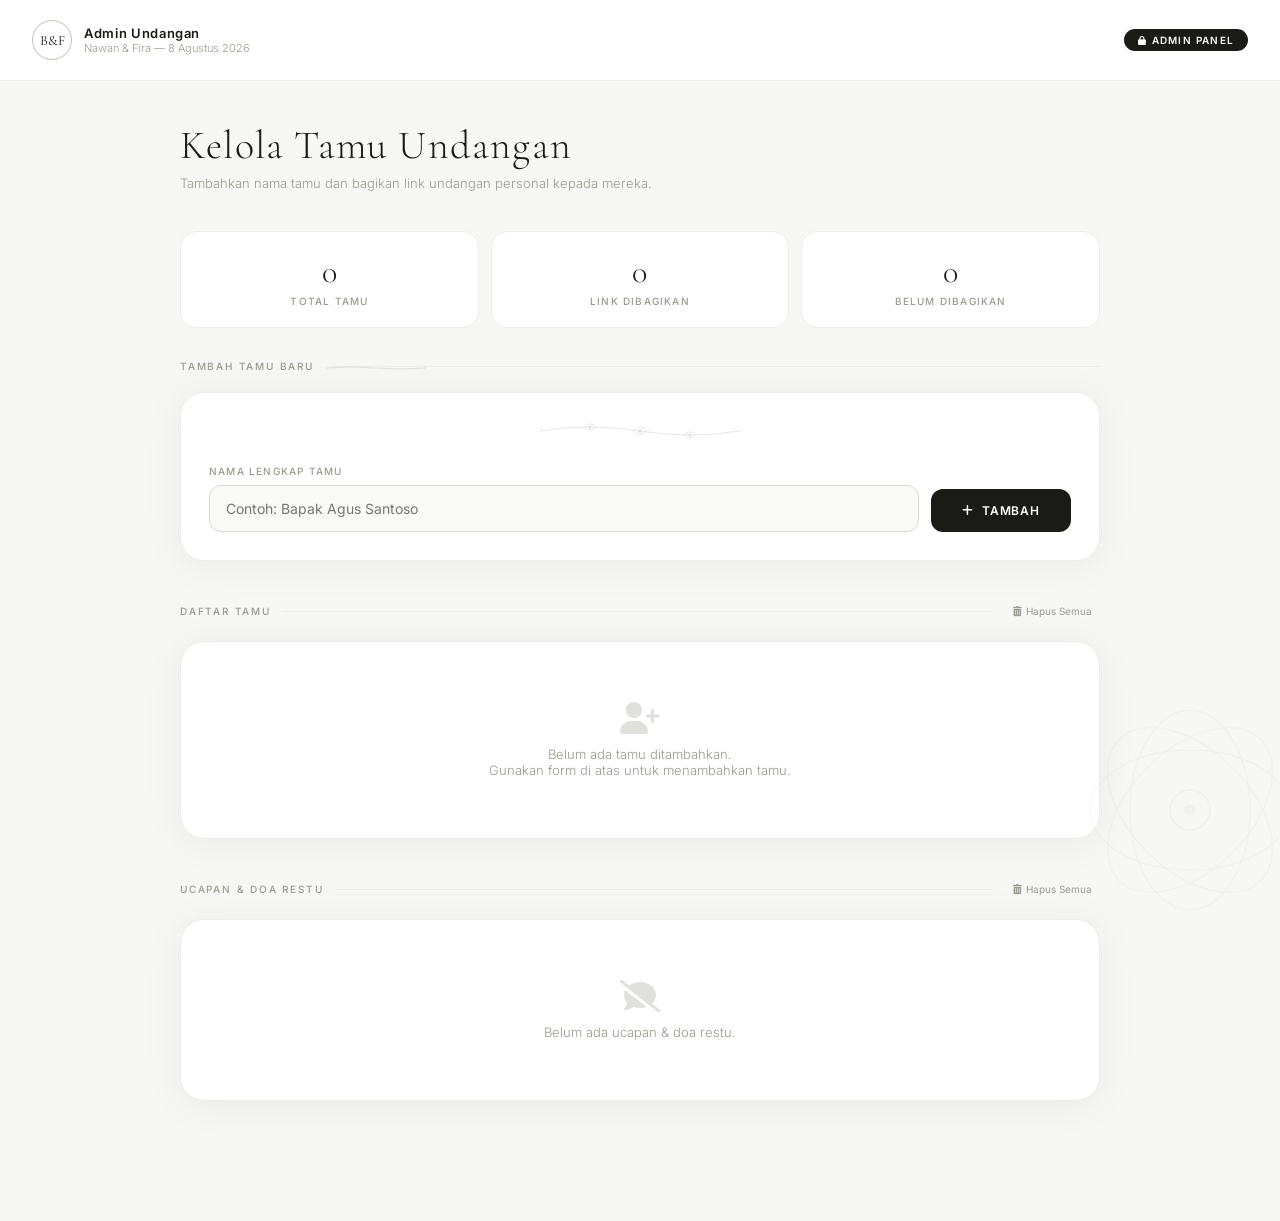
==== commit 36fd322f: "undangan" ====
--- a/admin.html
+++ b/admin.html
@@ -437,6 +437,21 @@
       </div>
     </div>
 
+    <!-- ─── Wishes List ─── -->
+    <div class="floral-header-row" style="margin-top: 40px;">
+      <span class="section-label">Ucapan & Doa Restu</span>
+      <div class="divider-line"></div>
+      <button onclick="clearAllWishes()" style="font-size:10px; color:var(--gray-400); background:none; border:none; cursor:pointer; white-space:nowrap; padding:4px 8px; border-radius:6px; transition:all 0.15s; font-family:var(--font-body);" onmouseover="this.style.background='var(--gray-100)'" onmouseout="this.style.background='none'">
+        <i class="fas fa-trash-alt" style="margin-right:4px;"></i>Hapus Semua
+      </button>
+    </div>
+
+    <div class="admin-card" style="overflow:hidden; padding:0; margin-bottom: 40px;">
+      <div id="wishes-list-container">
+        <!-- Populated by JS -->
+      </div>
+    </div>
+
   </main>
 
   <!-- Admin Toast -->
@@ -462,6 +477,9 @@
       loadGuests();
       renderGuestList();
       updateStats();
+
+      loadWishes();
+      renderWishesList();
 
       // Live link preview on typing
       const nameInput = document.getElementById('input-nama');
@@ -704,11 +722,94 @@
 
     // ─── Escape HTML ─────────────────────────────────────────────
     function escapeHtml(str) {
+      if (!str) return '';
       const div = document.createElement('div');
       div.textContent = str;
       return div.innerHTML;
     }
 
+    // ============================================================
+    // WISHES ADMIN
+    // ============================================================
+    const WISHES_KEY = 'wedding_wishes';
+    let wishes = [];
+
+    function loadWishes() {
+      wishes = JSON.parse(localStorage.getItem(WISHES_KEY)) || [];
+    }
+
+    function saveWishes() {
+      localStorage.setItem(WISHES_KEY, JSON.stringify(wishes));
+    }
+
+    function removeWish(idx) {
+      if (!confirm('Hapus ucapan ini?')) return;
+      wishes.splice(idx, 1);
+      saveWishes();
+      renderWishesList();
+      showAdminToast('Ucapan dihapus.');
+    }
+
+    function clearAllWishes() {
+      if (wishes.length === 0) return;
+      if (!confirm('Hapus semua ucapan?')) return;
+      wishes = [];
+      saveWishes();
+      renderWishesList();
+      showAdminToast('Semua ucapan dihapus.');
+    }
+
+    function renderWishesList() {
+      const container = document.getElementById('wishes-list-container');
+      if (wishes.length === 0) {
+        container.innerHTML = `
+          <div class="empty-state">
+            <i class="fas fa-comment-slash"></i>
+            <p>Belum ada ucapan & doa restu.</p>
+          </div>
+        `;
+        return;
+      }
+
+      const rows = wishes.map((w, idx) => `
+        <tr>
+          <td>
+            <div class="guest-name-cell">${escapeHtml(w.nama)}</div>
+            <div style="font-size:10px; color:var(--gray-400); margin-top:2px;">${escapeHtml(w.waktu)}</div>
+          </td>
+          <td>
+            <span style="display:inline-flex; align-items:center; gap:4px; font-size:10px; font-weight:500; padding:3px 10px; border-radius:20px; background: ${w.kehadiran === 'hadir' ? 'var(--black-soft)' : 'var(--gray-100)'}; color: ${w.kehadiran === 'hadir' ? 'var(--white)' : 'var(--gray-500)'}; border: 1px solid ${w.kehadiran === 'hadir' ? 'var(--black-soft)' : 'var(--gray-200)'};">
+              ${w.kehadiran === 'hadir' ? 'Hadir' : 'Berhalangan'}
+            </span>
+          </td>
+          <td style="font-size:12px; line-height: 1.5; color:var(--gray-600); max-width: 300px;">
+            ${escapeHtml(w.ucapan)}
+          </td>
+          <td>
+            <div class="action-cell">
+              <button class="btn-icon danger" onclick="removeWish(${idx})" title="Hapus Ucapan">
+                <i class="fas fa-trash-alt"></i>
+              </button>
+            </div>
+          </td>
+        </tr>
+      `).join('');
+
+      container.innerHTML = `
+        <table class="guests-table">
+          <thead>
+            <tr>
+              <th>Nama Tamu</th>
+              <th>Kehadiran</th>
+              <th>Ucapan</th>
+              <th>Aksi</th>
+            </tr>
+          </thead>
+          <tbody>${rows}</tbody>
+        </table>
+      `;
+    }
+
     // ─── Boot ────────────────────────────────────────────────────
     init();
   </script>
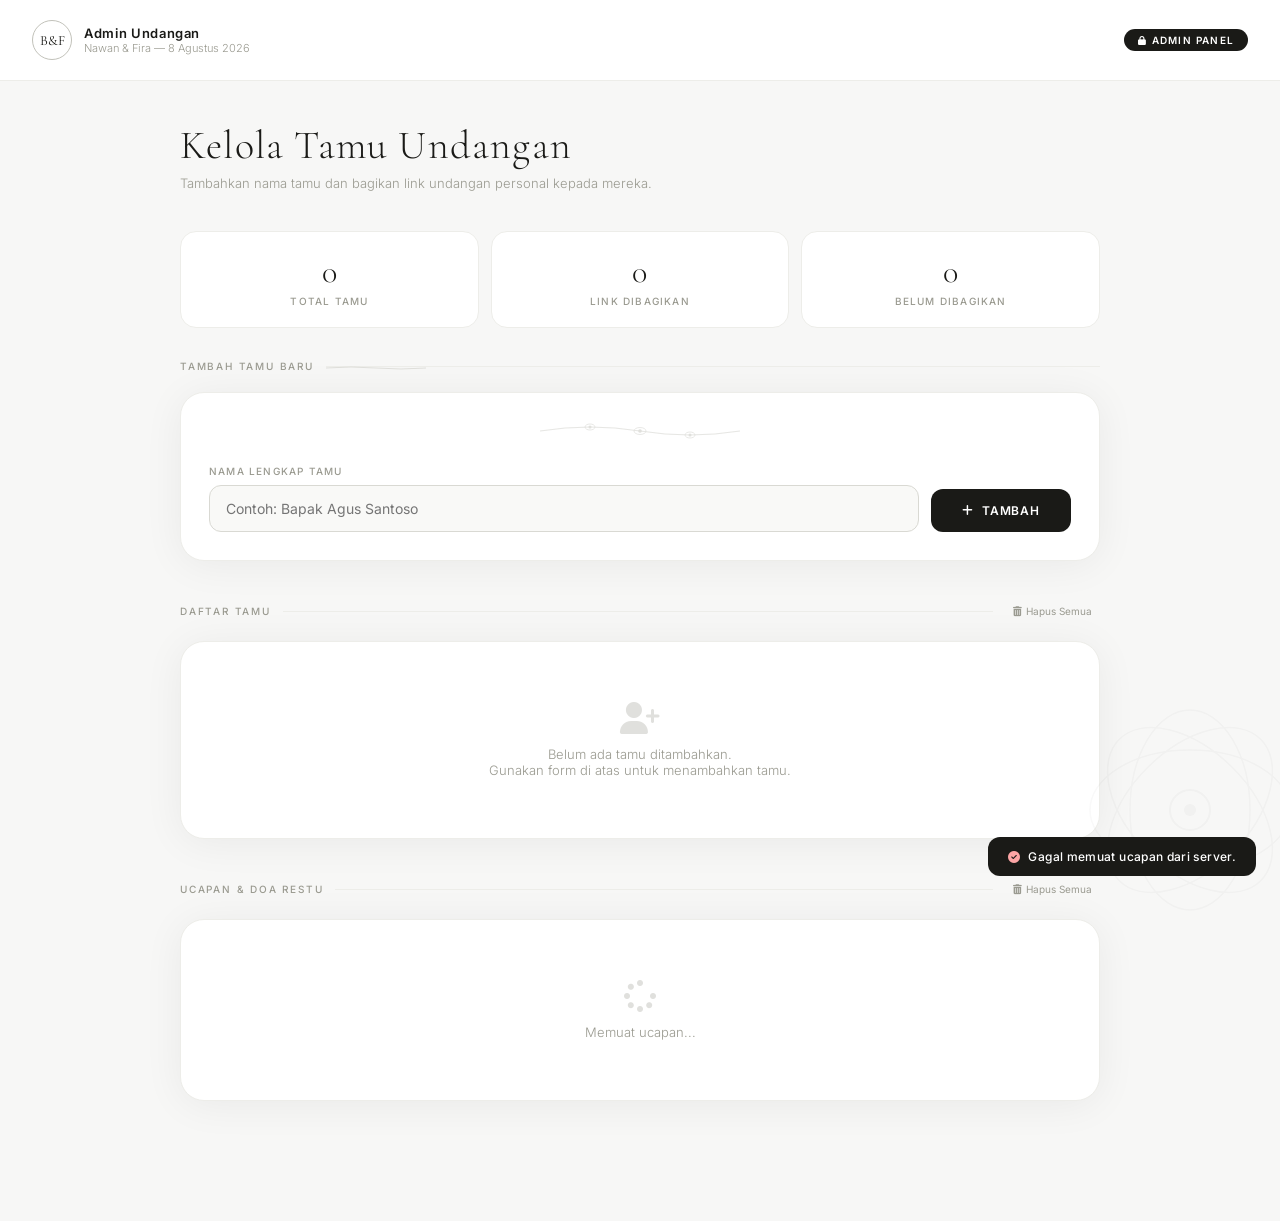
==== commit fe5b7fd3: "undangan" ====
--- a/admin.html
+++ b/admin.html
@@ -479,7 +479,6 @@
       updateStats();
 
       loadWishes();
-      renderWishesList();
 
       // Live link preview on typing
       const nameInput = document.getElementById('input-nama');
@@ -729,34 +728,56 @@
     }
 
     // ============================================================
-    // WISHES ADMIN
+    // WISHES ADMIN — server-side via wishes.php
     // ============================================================
-    const WISHES_KEY = 'wedding_wishes';
+    const WISHES_API = 'wishes.php';
     let wishes = [];
 
     function loadWishes() {
-      wishes = JSON.parse(localStorage.getItem(WISHES_KEY)) || [];
-    }
-
-    function saveWishes() {
-      localStorage.setItem(WISHES_KEY, JSON.stringify(wishes));
-    }
-
-    function removeWish(idx) {
+      const container = document.getElementById('wishes-list-container');
+      if (container) container.innerHTML = '<div class="empty-state"><i class="fas fa-spinner fa-spin"></i><p>Memuat ucapan...</p></div>';
+      
+      fetch(`${WISHES_API}?action=list`)
+        .then(r => r.json())
+        .then(res => {
+          if (res.success) {
+            wishes = res.data;
+            renderWishesList();
+          }
+        })
+        .catch(() => {
+          showAdminToast('Gagal memuat ucapan dari server.', true);
+        });
+    }
+
+    function removeWish(id) {
       if (!confirm('Hapus ucapan ini?')) return;
-      wishes.splice(idx, 1);
-      saveWishes();
-      renderWishesList();
-      showAdminToast('Ucapan dihapus.');
+      fetch(`${WISHES_API}?action=delete&id=${encodeURIComponent(id)}`, { method: 'DELETE' })
+        .then(r => r.json())
+        .then(res => {
+          if (res.success) {
+            loadWishes();
+            showAdminToast('Ucapan dihapus.');
+          } else {
+            showAdminToast('Gagal menghapus ucapan.', true);
+          }
+        })
+        .catch(() => showAdminToast('Gagal menghapus ucapan.', true));
     }
 
     function clearAllWishes() {
       if (wishes.length === 0) return;
-      if (!confirm('Hapus semua ucapan?')) return;
-      wishes = [];
-      saveWishes();
-      renderWishesList();
-      showAdminToast('Semua ucapan dihapus.');
+      if (!confirm('Hapus semua ucapan? Tindakan ini tidak dapat dibatalkan.')) return;
+      fetch(`${WISHES_API}?action=clear`, { method: 'DELETE' })
+        .then(r => r.json())
+        .then(res => {
+          if (res.success) {
+            wishes = [];
+            renderWishesList();
+            showAdminToast('Semua ucapan dihapus.');
+          }
+        })
+        .catch(() => showAdminToast('Gagal menghapus.', true));
     }
 
     function renderWishesList() {
@@ -765,17 +786,18 @@
         container.innerHTML = `
           <div class="empty-state">
             <i class="fas fa-comment-slash"></i>
-            <p>Belum ada ucapan & doa restu.</p>
+            <p>Belum ada ucapan &amp; doa restu.</p>
           </div>
         `;
         return;
       }
 
-      const rows = wishes.map((w, idx) => `
+      const rows = wishes.map((w) => `
         <tr>
           <td>
             <div class="guest-name-cell">${escapeHtml(w.nama)}</div>
             <div style="font-size:10px; color:var(--gray-400); margin-top:2px;">${escapeHtml(w.waktu)}</div>
+            ${w.wa ? `<div style="font-size:10px; color:var(--gray-500); margin-top:2px;"><i class="fab fa-whatsapp" style="color:#25D366;"></i> ${escapeHtml(w.wa)}</div>` : ''}
           </td>
           <td>
             <span style="display:inline-flex; align-items:center; gap:4px; font-size:10px; font-weight:500; padding:3px 10px; border-radius:20px; background: ${w.kehadiran === 'hadir' ? 'var(--black-soft)' : 'var(--gray-100)'}; color: ${w.kehadiran === 'hadir' ? 'var(--white)' : 'var(--gray-500)'}; border: 1px solid ${w.kehadiran === 'hadir' ? 'var(--black-soft)' : 'var(--gray-200)'};">
@@ -787,7 +809,7 @@
           </td>
           <td>
             <div class="action-cell">
-              <button class="btn-icon danger" onclick="removeWish(${idx})" title="Hapus Ucapan">
+              <button class="btn-icon danger" onclick="removeWish('${escapeHtml(w.id)}')" title="Hapus Ucapan">
                 <i class="fas fa-trash-alt"></i>
               </button>
             </div>
@@ -814,6 +836,7 @@
     init();
   </script>
 
+
 </body>
 
 </html>
